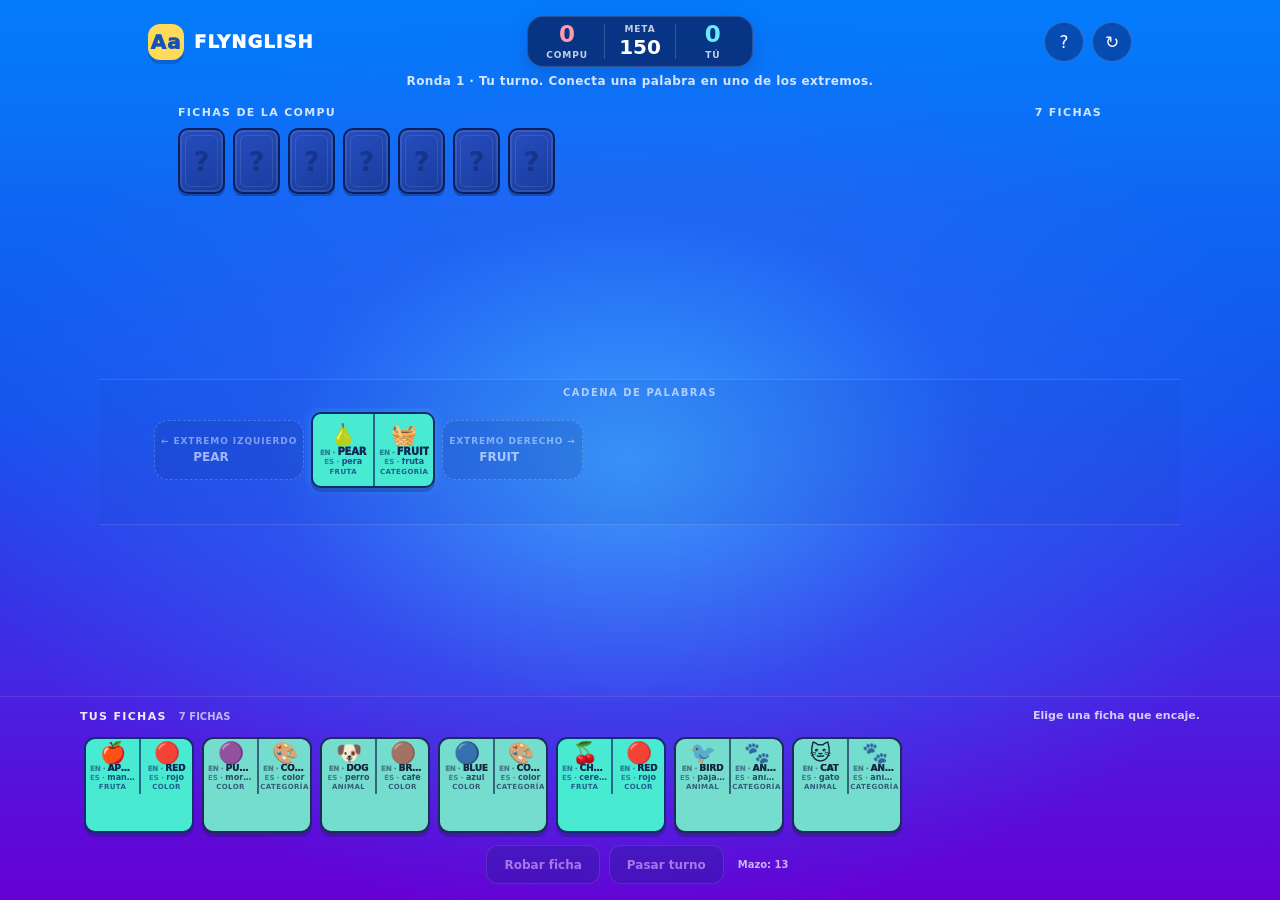
==== games/dominoes.html @ e94f2919 "Add files via upload" ====
<!DOCTYPE html>
<html lang="es">
<head>
  <meta charset="UTF-8">
  <meta name="viewport" content="width=device-width, initial-scale=1">
  <meta name="theme-color" content="#0875fa">
  <title>FLYNGLISH — Dominó bilingüe</title>
  <style>
    :root {
      color-scheme: dark;
      font-family: Inter, ui-rounded, "Trebuchet MS", system-ui, sans-serif;
      --ink: #102553;
      --teal: #48ead2;
      --teal-light: #91fff0;
      --navy: #102b70;
      --yellow: #ffda59;
    }

    * { box-sizing: border-box; }

    body {
      margin: 0;
      min-width: 320px;
      min-height: 100vh;
      color: white;
      background: #086cf3;
    }

    button { font: inherit; }
    button:focus-visible { outline: 3px solid #fff2a6; outline-offset: 3px; }

    .app {
      min-height: 100vh;
      min-height: 100dvh;
      overflow: hidden;
      position: relative;
      display: flex;
      flex-direction: column;
      background:
        radial-gradient(ellipse at 49% 51%, rgba(67, 171, 255, .85) 0%, rgba(47, 103, 246, .5) 38%, transparent 72%),
        linear-gradient(180deg, #0878f7 0%, #1455ed 45%, #6b00db 100%);
    }

    .top-glow {
      position: absolute;
      inset: 0 0 auto;
      height: 21%;
      pointer-events: none;
      background: linear-gradient(180deg, rgba(0, 125, 255, .58), transparent);
    }

    .game-header {
      position: relative;
      z-index: 1;
      width: min(1060px, 100%);
      margin: 0 auto;
      padding: 16px clamp(14px, 4vw, 38px) 7px;
      display: grid;
      grid-template-columns: 1fr auto 1fr;
      align-items: center;
      gap: 12px;
    }

    .brand {
      display: flex;
      align-items: center;
      gap: 10px;
      font-weight: 950;
      letter-spacing: .06em;
      font-size: 18px;
    }

    .brand-mark {
      width: 36px;
      height: 36px;
      display: grid;
      place-items: center;
      border-radius: 12px;
      color: #1552b8;
      background: var(--yellow);
      box-shadow: 0 4px 0 rgba(13, 33, 96, .24);
      font-size: 20px;
    }

    .scoreboard {
      display: flex;
      align-items: center;
      gap: 14px;
      padding: 6px 16px;
      border: 1px solid rgba(255,255,255,.15);
      border-radius: 16px;
      background: rgba(9, 34, 102, .78);
      box-shadow: 0 8px 22px rgba(8, 31, 103, .18);
      text-align: center;
    }

    .score-side { min-width: 46px; }
    .score-side strong { display: block; font-size: 23px; line-height: 1; }
    .score-side span { display: block; margin-top: 4px; font-size: 9px; font-weight: 850; letter-spacing: .1em; opacity: .77; }
    .score-side.bot strong { color: #ff9ba9; }
    .score-side.player strong { color: #6beaff; }
    .score-goal { border-left: 1px solid rgba(255,255,255,.18); border-right: 1px solid rgba(255,255,255,.18); padding: 0 14px; }
    .score-goal span { display: block; font-size: 9px; font-weight: 900; letter-spacing: .1em; opacity: .76; }
    .score-goal strong { display: block; margin-top: 1px; font-size: 20px; }

    .header-actions { display: flex; justify-content: flex-end; gap: 8px; }
    .icon-button {
      width: 40px; height: 40px; border: 1px solid rgba(255,255,255,.18);
      border-radius: 50%; background: rgba(8, 43, 125, .58); color: white;
      cursor: pointer; font-size: 17px; transition: transform .18s, background .18s;
    }
    .icon-button:hover { transform: translateY(-2px); background: rgba(8, 43, 125, .85); }

    .status-line {
      position: relative;
      z-index: 1;
      min-height: 25px;
      margin: 0 auto;
      padding: 0 14px;
      color: rgba(255,255,255,.82);
      text-align: center;
      font-size: 12px;
      font-weight: 750;
      letter-spacing: .035em;
    }
    .status-line .turn-dot { display: inline-block; width: 7px; height: 7px; margin-right: 7px; border-radius: 50%; background: #70ffe0; box-shadow: 0 0 11px #70ffe0; vertical-align: 1px; }

    .bot-area {
      position: relative;
      z-index: 1;
      width: min(1000px, 100%);
      margin: 0 auto;
      padding: 7px clamp(14px, 4vw, 38px) 12px;
    }
    .area-label {
      display: flex; justify-content: space-between; align-items: center;
      margin-bottom: 9px; color: rgba(255,255,255,.82);
      font-size: 11px; font-weight: 900; letter-spacing: .12em; text-transform: uppercase;
    }
    .hidden-hand { display: flex; gap: 8px; min-height: 68px; overflow: hidden; }
    .back-tile {
      position: relative; flex: 0 0 47px; height: 66px;
      display: grid; place-items: center; overflow: hidden;
      border: 2px solid #091f5b; border-radius: 10px;
      color: rgba(9, 31, 91, .44); font-size: 27px; font-weight: 900;
      background: linear-gradient(145deg, #284ec0, #173c9d);
      box-shadow: 0 3px 0 rgba(9, 21, 70, .35), inset 0 0 0 2px rgba(255,255,255,.09);
    }
    .back-tile::after { content: ""; position: absolute; inset: 5px; border: 1px solid rgba(255,255,255,.1); border-radius: 6px; }
    .back-more { align-self: center; margin-left: 3px; font-size: 12px; font-weight: 800; opacity: .75; }

    .board-zone {
      position: relative;
      z-index: 1;
      flex: 1 1 auto;
      min-height: 170px;
      display: flex;
      align-items: center;
      justify-content: center;
      padding: 16px 10px;
    }
    .board-shell {
      width: min(1080px, 100%);
      position: relative;
      padding: 28px 44px;
      border-top: 1px solid rgba(255,255,255,.12);
      border-bottom: 1px solid rgba(255,255,255,.12);
      background: rgba(20, 67, 196, .12);
    }
    .board-caption {
      position: absolute; top: 7px; left: 50%; transform: translateX(-50%);
      color: rgba(255,255,255,.62); font-size: 10px; font-weight: 900; letter-spacing: .15em; text-transform: uppercase;
      white-space: nowrap;
    }
    .board-row {
      min-height: 88px;
      display: flex; align-items: center; gap: 0;
      overflow-x: auto; overflow-y: hidden;
      scrollbar-width: thin; scrollbar-color: rgba(255,255,255,.32) transparent;
      padding: 4px 3px 8px;
      scroll-behavior: smooth;
    }
    .board-row::-webkit-scrollbar { height: 5px; }
    .board-row::-webkit-scrollbar-thumb { background: rgba(255,255,255,.3); border-radius: 9px; }
    .end-control {
      flex: 0 0 auto; min-width: 72px; height: 60px; margin: 0 7px;
      border: 1px dashed rgba(255,255,255,.34); border-radius: 14px;
      background: rgba(6, 39, 126, .25); color: white;
      cursor: pointer; opacity: .58; transition: .18s;
    }
    .end-control span { display: block; font-size: 9px; font-weight: 850; letter-spacing: .1em; text-transform: uppercase; opacity: .75; }
    .end-control strong { display: block; max-width: 100px; overflow: hidden; text-overflow: ellipsis; white-space: nowrap; font-size: 12px; margin-top: 4px; }
    .end-control.ready { opacity: 1; border: 2px solid var(--yellow); background: rgba(255,218,89,.16); box-shadow: 0 0 20px rgba(255,218,89,.25); animation: pulse 1.35s ease-in-out infinite alternate; }
    .end-control:disabled { cursor: default; }
    .end-control:not(:disabled):hover { transform: scale(1.05); background: rgba(255,218,89,.27); }

    @keyframes pulse { from { box-shadow: 0 0 8px rgba(255,218,89,.18); } to { box-shadow: 0 0 22px rgba(255,218,89,.43); } }
    .domino {
      flex: 0 0 auto;
      width: 124px; height: 76px;
      display: grid; grid-template-columns: 1fr 1fr;
      border: 2px solid #102b70; border-radius: 10px;
      overflow: hidden; color: var(--ink);
      background: var(--teal);
      box-shadow: 0 4px 0 rgba(11, 26, 81, .28), 0 0 12px rgba(104,255,235,.21);
      animation: tile-in .28s cubic-bezier(.2,.8,.3,1) both;
    }
    .domino-face {
      min-width: 0; display: flex; flex-direction: column; align-items: center; justify-content: center;
      padding: 3px 4px; text-align: center; overflow: hidden;
    }
    .domino-face + .domino-face { border-left: 2px solid rgba(16,43,112,.68); }
    .domino-face .word { width: 100%; overflow: hidden; text-overflow: ellipsis; white-space: nowrap; font-size: 10px; line-height: 1.1; font-weight: 1000; letter-spacing: -.015em; }
    .domino-face .word::before { content: "EN · "; color: rgba(16,43,112,.55); font-size: 7px; }
    .domino-face .translation { width: 100%; overflow: hidden; text-overflow: ellipsis; white-space: nowrap; color: rgba(16,43,112,.82); font-size: 8px; line-height: 1.05; font-weight: 850; }
    .domino-face .translation::before { content: "ES · "; color: rgba(16,43,112,.55); font-size: 7px; }
    .domino-face .emoji { font-size: 21px; line-height: 1.05; }
    .domino-face .category { margin-top: 2px; color: rgba(16,43,112,.72); font-size: 7px; line-height: 1; font-weight: 900; letter-spacing: .06em; }
    .domino-fresh { box-shadow: 0 0 0 3px rgba(255,218,89,.9), 0 0 18px rgba(255,218,89,.75); }
    @keyframes tile-in { from { opacity: 0; transform: scale(.78) translateY(5px); } to { opacity: 1; transform: scale(1) translateY(0); } }
    .chain-empty {
      width: min(340px, 80vw); min-height: 110px; margin: auto;
      display: grid; place-items: center; text-align: center;
      border: 1px dashed rgba(255,255,255,.28); border-radius: 18px;
      color: rgba(255,255,255,.82); background: rgba(15,54,149,.17); font-size: 13px;
    }

    .round-banner {
      position: absolute; z-index: 3; left: 50%; top: 50%; transform: translate(-50%,-50%);
      width: min(390px, calc(100vw - 36px)); padding: 20px;
      border: 1px solid rgba(255,255,255,.3); border-radius: 21px;
      background: rgba(11, 35, 102, .94); box-shadow: 0 20px 60px rgba(5,12,51,.45);
      text-align: center; backdrop-filter: blur(12px);
    }
    .round-banner h2 { margin: 0 0 7px; font-size: 21px; }
    .round-banner p { margin: 0 0 15px; color: rgba(255,255,255,.79); font-size: 13px; line-height: 1.5; }

    .player-area {
      position: relative;
      z-index: 1;
      padding: 12px clamp(12px, 3vw, 30px) max(16px, env(safe-area-inset-bottom));
      background: linear-gradient(180deg, rgba(87,0,193,.06), rgba(87,0,193,.28));
      border-top: 1px solid rgba(255,255,255,.13);
    }
    .player-area-inner { width: min(1120px, 100%); margin: 0 auto; }
    .player-heading { display: flex; justify-content: space-between; align-items: center; gap: 12px; margin-bottom: 9px; }
    .player-name { font-size: 11px; font-weight: 900; letter-spacing: .12em; text-transform: uppercase; color: rgba(255,255,255,.9); }
    .hand-count { margin-left: 7px; color: rgba(255,255,255,.65); font-size: 10px; letter-spacing: 0; }
    .turn-hint { min-height: 15px; color: rgba(255,255,255,.77); text-align: right; font-size: 11px; font-weight: 700; }
    .player-hand {
      display: flex; align-items: stretch; gap: 8px;
      min-height: 95px; overflow-x: auto; overflow-y: hidden;
      padding: 4px 4px 10px;
      scrollbar-width: thin; scrollbar-color: rgba(255,255,255,.34) transparent;
    }
    .hand-tile {
      flex: 0 0 110px; min-height: 96px;
      display: grid; grid-template-columns: 1fr 1fr;
      padding: 0; overflow: hidden;
      border: 2px solid #122d70; border-radius: 11px;
      color: var(--ink); background: var(--teal);
      box-shadow: 0 4px 0 rgba(11,26,81,.28);
      cursor: pointer; transition: transform .16s, box-shadow .16s, filter .16s;
    }
    .hand-tile:hover:not(:disabled) { transform: translateY(-5px); box-shadow: 0 8px 0 rgba(11,26,81,.23), 0 0 17px rgba(106,255,235,.35); }
    .hand-tile.selected { transform: translateY(-7px); border-color: var(--yellow); box-shadow: 0 0 0 2px var(--yellow), 0 8px 18px rgba(255,218,89,.3); }
    .hand-tile.unplayable { filter: saturate(.65); }
    .hand-tile:disabled { cursor: default; opacity: .8; }
    .hand-tile .domino-face .word { font-size: 9px; }
    .hand-tile .domino-face .emoji { font-size: 21px; }

    .controls {
      display: flex; justify-content: center; align-items: center; flex-wrap: wrap; gap: 9px;
      padding: 2px 0 0;
    }
    .action-button {
      min-height: 39px; padding: 0 17px;
      border: 1px solid rgba(255,255,255,.24); border-radius: 12px;
      color: white; background: rgba(13,41,117,.58);
      font-size: 12px; font-weight: 850; cursor: pointer; transition: .18s;
    }
    .action-button:hover:not(:disabled) { transform: translateY(-2px); background: rgba(13,41,117,.85); }
    .action-button.primary { border-color: #fff0a4; color: #272753; background: var(--yellow); box-shadow: 0 4px 0 rgba(114,70,8,.25); }
    .action-button.primary:hover:not(:disabled) { background: #ffe77f; }
    .action-button:disabled { opacity: .44; cursor: not-allowed; }
    .deck-count { padding: 0 5px; color: rgba(255,255,255,.68); font-size: 10px; font-weight: 800; }

    .overlay {
      position: fixed; z-index: 10; inset: 0;
      display: grid; place-items: center; padding: 20px;
      background: rgba(4, 16, 63, .57); backdrop-filter: blur(8px);
    }
    .start-card {
      width: min(490px, 100%); padding: clamp(23px, 5vw, 38px);
      border: 1px solid rgba(255,255,255,.25); border-radius: 27px;
      background: linear-gradient(155deg, rgba(23,79,190,.98), rgba(31,26,131,.98));
      box-shadow: 0 26px 85px rgba(4,11,53,.52);
      text-align: center;
    }
    .start-symbol {
      width: 66px; height: 66px; margin: 0 auto 15px; display: grid; place-items: center;
      border-radius: 20px; color: #15428e; background: var(--teal); font-size: 32px;
      box-shadow: 0 7px 0 rgba(5,20,77,.22); transform: rotate(-4deg);
    }
    .start-card h1 { margin: 0; font-size: clamp(28px, 7vw, 41px); line-height: 1.03; letter-spacing: -.045em; }
    .start-card h1 span { color: var(--teal-light); }
    .start-card > p { max-width: 380px; margin: 13px auto 22px; color: rgba(255,255,255,.8); font-size: 13px; line-height: 1.55; }
    .difficulty-label { margin-bottom: 9px; color: rgba(255,255,255,.74); font-size: 10px; font-weight: 900; letter-spacing: .13em; text-transform: uppercase; }
    .difficulty-options { display: grid; grid-template-columns: repeat(3, 1fr); gap: 8px; }
    .difficulty-option {
      min-height: 74px; padding: 10px 5px;
      border: 1px solid rgba(255,255,255,.2); border-radius: 14px;
      color: white; background: rgba(9,32,106,.32); cursor: pointer; transition: .16s;
    }
    .difficulty-option strong { display: block; font-size: 13px; }
    .difficulty-option span { display: block; margin-top: 4px; color: rgba(255,255,255,.68); font-size: 9px; line-height: 1.2; }
    .difficulty-option.active { border-color: var(--yellow); color: #fff8d7; background: rgba(255,218,89,.16); box-shadow: 0 0 0 1px var(--yellow); }
    .start-button { width: 100%; margin-top: 18px; min-height: 47px; font-size: 14px; }
    .rule-note { margin-top: 15px; color: rgba(255,255,255,.59); font-size: 10px; line-height: 1.5; }

    .help-dialog {
      width: min(430px, 100%); padding: 24px;
      border: 1px solid rgba(255,255,255,.26); border-radius: 22px;
      background: #142f78; box-shadow: 0 25px 80px rgba(4,12,53,.5);
    }
    .help-dialog h2 { margin: 0 0 10px; }
    .help-dialog p, .help-dialog li { color: rgba(255,255,255,.81); font-size: 13px; line-height: 1.55; }
    .help-dialog ul { padding-left: 19px; margin: 10px 0 18px; }
    .hidden { display: none !important; }

    @media (max-width: 620px) {
      .game-header { padding-top: 11px; grid-template-columns: 1fr auto; gap: 8px; }
      .brand { font-size: 15px; gap: 7px; }
      .brand-mark { width: 31px; height: 31px; font-size: 17px; border-radius: 10px; }
      .scoreboard { grid-column: 1 / 2; grid-row: 2; justify-self: start; gap: 8px; padding: 5px 9px; border-radius: 12px; }
      .score-side { min-width: 34px; }
      .score-side strong { font-size: 18px; }
      .score-side span, .score-goal span { font-size: 7px; }
      .score-goal { padding: 0 9px; }
      .score-goal strong { font-size: 17px; }
      .header-actions { grid-column: 2; grid-row: 1 / 3; }
      .icon-button { width: 36px; height: 36px; }
      .status-line { min-height: 21px; font-size: 10px; }
      .bot-area { padding-top: 5px; padding-bottom: 6px; }
      .area-label { font-size: 9px; margin-bottom: 7px; }
      .hidden-hand { min-height: 55px; gap: 6px; }
      .back-tile { flex-basis: 35px; height: 52px; border-radius: 8px; font-size: 20px; }
      .board-zone { min-height: 150px; padding: 8px 0; }
      .board-shell { padding: 25px 6px 17px; }
      .board-row { min-height: 91px; }
      .domino { width: 104px; height: 68px; border-radius: 9px; }
      .domino-face .word { font-size: 8px; }
      .domino-face .translation { font-size: 7px; }
      .domino-face .emoji { font-size: 18px; }
      .domino-face .category { font-size: 6px; }
      .end-control { min-width: 60px; height: 52px; margin: 0 4px; }
      .end-control strong { font-size: 10px; }
      .player-area { padding: 9px 10px max(12px, env(safe-area-inset-bottom)); }
      .player-heading { margin-bottom: 6px; }
      .player-name { font-size: 9px; }
      .turn-hint { font-size: 9px; }
      .player-hand { min-height: 82px; gap: 6px; padding-bottom: 8px; }
      .hand-tile { flex-basis: 93px; min-height: 82px; border-radius: 9px; }
      .hand-tile .domino-face .word { font-size: 8px; }
      .hand-tile .domino-face .translation { font-size: 7px; }
      .hand-tile .domino-face .emoji { font-size: 18px; }
      .hand-tile .domino-face .category { font-size: 6px; }
      .action-button { min-height: 35px; padding: 0 12px; font-size: 10px; border-radius: 10px; }
      .deck-count { font-size: 9px; }
    }

    @media (max-height: 700px) and (min-width: 621px) {
      .game-header { padding-top: 8px; }
      .bot-area { padding-top: 2px; padding-bottom: 4px; }
      .back-tile { height: 52px; }
      .hidden-hand { min-height: 55px; }
      .board-zone { min-height: 130px; }
      .player-area { padding-top: 8px; }
      .hand-tile { min-height: 82px; }
      .player-hand { min-height: 80px; }
    }
  </style>
</head>
<body>
  <main class="app">
    <div class="top-glow"></div>
    <header class="game-header">
      <div class="brand"><span class="brand-mark">Aa</span><span>FLYNGLISH</span></div>
      <div class="scoreboard" aria-label="Puntuación">
        <div class="score-side bot"><strong id="bot-score">0</strong><span>COMPU</span></div>
        <div class="score-goal"><span>META</span><strong>150</strong></div>
        <div class="score-side player"><strong id="player-score">0</strong><span>TÚ</span></div>
      </div>
      <div class="header-actions">
        <button class="icon-button" id="help-button" type="button" aria-label="Cómo jugar" title="Cómo jugar">?</button>
        <button class="icon-button" id="restart-button" type="button" aria-label="Reiniciar partida" title="Reiniciar partida">↻</button>
      </div>
    </header>
    <div class="status-line" id="status-line" aria-live="polite">Preparando partida…</div>

    <section class="bot-area" aria-label="Fichas ocultas de la computadora">
      <div class="area-label"><span>FICHAS DE LA COMPU</span><span id="bot-hand-count">0 fichas</span></div>
      <div class="hidden-hand" id="bot-hand"></div>
    </section>

    <section class="board-zone" aria-label="Tablero de dominó">
      <div class="board-shell">
        <div class="board-caption">Cadena de palabras</div>
        <div class="board-row" id="board-row" aria-live="polite"></div>
      </div>
      <div class="round-banner hidden" id="round-banner" role="status"></div>
    </section>

    <section class="player-area" aria-label="Tus fichas de dominó">
      <div class="player-area-inner">
        <div class="player-heading">
          <div class="player-name">TUS FICHAS <span class="hand-count" id="player-hand-count">0 fichas</span></div>
          <div class="turn-hint" id="turn-hint">Elige una ficha para jugar.</div>
        </div>
        <div class="player-hand" id="player-hand"></div>
        <div class="controls">
          <button class="action-button" id="draw-button" type="button">Robar ficha</button>
          <button class="action-button" id="pass-button" type="button">Pasar turno</button>
          <span class="deck-count" id="deck-count">Mazo: 0</span>
        </div>
      </div>
    </section>

    <div class="overlay" id="start-overlay">
      <section class="start-card" aria-labelledby="start-title">
        <div class="start-symbol">Aa</div>
        <h1 id="start-title">Dominó <span>bilingüe</span></h1>
        <p>Conecta palabras en inglés y español. Juega contra la computadora y alcanza primero los 150 puntos.</p>
        <div class="difficulty-label">Nivel seleccionado en FLYNGLISH</div>
        <div class="difficulty-options" role="group" aria-label="Difficulty">
          <button class="difficulty-option active" type="button" data-level="zero"><strong>Desde cero</strong><span>Palabras cotidianas</span></button>
          <button class="difficulty-option" type="button" data-level="basic"><strong>Básico</strong><span>Frases y objetos</span></button>
          <button class="difficulty-option" type="button" data-level="intermediate"><strong>Intermedio</strong><span>Sinónimos e ideas</span></button>
          <button class="difficulty-option" type="button" data-level="professional"><strong>Profesional</strong><span>Vocabulario laboral</span></button>
        </div>
        <button class="action-button primary start-button" id="start-button" type="button">Empezar partida</button>
        <div class="rule-note">Las conexiones exactas dan 10 puntos; las relacionadas, 5. Ganar una ronda suma 20 puntos extra.</div>
      </section>
    </div>

    <div class="overlay hidden" id="help-overlay" role="dialog" aria-modal="true" aria-labelledby="help-title">
      <section class="help-dialog">
        <h2 id="help-title">Cómo jugar</h2>
        <p>Coloca una ficha en cualquiera de los extremos de la cadena.</p>
        <ul>
          <li>Conecta palabras con la misma traducción o una relación válida.</li>
          <li>Elige una ficha de tu mano y toca un extremo iluminado del tablero.</li>
          <li>Si no puedes jugar, roba una ficha. Si sigue sin encajar, puedes pasar.</li>
          <li>Las conexiones exactas dan 10 puntos y las relacionadas, 5. Ganar la ronda da 20 puntos extra.</li>
          <li>Gana quien llegue primero a 150 puntos. Si se acaba el mazo y nadie puede jugar, termina la ronda.</li>
        </ul>
        <button class="action-button primary" id="close-help" type="button">Entendido</button>
      </section>
    </div>
  </main>

  <script>
    "use strict";

    const GOAL = 150;
    const ROUND_BONUS = 20;
    const vocab = {
      APPLE: ["🍎", "FRUIT"], BANANA: ["🍌", "FRUIT"], ORANGE: ["🍊", "FRUIT"],
      PEAR: ["🍐", "FRUIT"], GRAPES: ["🍇", "FRUIT"], CHERRY: ["🍒", "FRUIT"],
      CAT: ["🐱", "ANIMAL"], DOG: ["🐶", "ANIMAL"], LION: ["🦁", "ANIMAL"],
      BIRD: ["🐦", "ANIMAL"], FISH: ["🐟", "ANIMAL"], RABBIT: ["🐰", "ANIMAL"],
      RED: ["🔴", "COLOR"], BLUE: ["🔵", "COLOR"], GREEN: ["🟢", "COLOR"],
      YELLOW: ["🟡", "COLOR"], PURPLE: ["🟣", "COLOR"], BLACK: ["⚫", "COLOR"],
      GRASS: ["🌱", "NATURE"], SKY: ["🌤️", "NATURE"], SUN: ["☀️", "NATURE"],
      RUN: ["🏃", "VERB"], EAT: ["🍽️", "VERB"], READ: ["📖", "VERB"],
      WRITE: ["✍️", "VERB"], SLEEP: ["😴", "VERB"], BOOK: ["📚", "OBJECT"],
      PEN: ["🖊️", "OBJECT"], CHAIR: ["🪑", "OBJECT"], TABLE: ["🪵", "OBJECT"],
      PHONE: ["📱", "OBJECT"], HELLO: ["👋", "GREETING"], "GOOD MORNING": ["🌅", "GREETING"],
      "THANK YOU": ["🙏", "GREETING"], GOODBYE: ["👋", "GREETING"],
      HAPPY: ["😄", "ADJECTIVE"], TALL: ["🦒", "ADJECTIVE"], QUICK: ["⚡", "ADJECTIVE"],
      KIND: ["💛", "ADJECTIVE"], FAST: ["🏎️", "ADJECTIVE"], BIG: ["🐘", "ADJECTIVE"],
      LARGE: ["🏠", "SYNONYM"], SMALL: ["🐭", "ADJECTIVE"], TINY: ["🔹", "SYNONYM"],
      JOYFUL: ["🎉", "SYNONYM"], BRAVE: ["🛡️", "ADJECTIVE"], COURAGEOUS: ["🦸", "SYNONYM"],
      BEGIN: ["🌱", "VERB"], START: ["🚦", "SYNONYM"], END: ["🏁", "VERB"],
      FINISH: ["✅", "SYNONYM"], ANCIENT: ["🏛️", "ADJECTIVE"], OLD: ["🕰️", "SYNONYM"],
      RAPID: ["💨", "ADJECTIVE"], HOT: ["🔥", "ADJECTIVE"], COLD: ["🧊", "ANTONYM"],
      EXPAND: ["↗️", "VERB"], CONTRACT: ["↘️", "ANTONYM"], GENEROUS: ["🎁", "ADJECTIVE"],
      SELFISH: ["🙋", "ANTONYM"], ABUNDANT: ["🌾", "ADJECTIVE"], PLENTIFUL: ["🍇", "SYNONYM"],
      FRAGILE: ["🫧", "ADJECTIVE"], DELICATE: ["🪶", "SYNONYM"], EVIDENCE: ["🔍", "CONCEPT"],
      PROOF: ["✔️", "SYNONYM"], INCREASE: ["📈", "VERB"], DECREASE: ["📉", "ANTONYM"],
      PEACE: ["🕊️", "CONCEPT"], CONFLICT: ["⚔️", "ANTONYM"], HONEST: ["💬", "ADJECTIVE"],
      TRUTHFUL: ["🧭", "SYNONYM"], CREATE: ["🧩", "VERB"], DESTROY: ["💥", "ANTONYM"]
    };

    const tileSets = {
      easy: [
        ["APPLE","FRUIT"], ["BANANA","FRUIT"], ["ORANGE","FRUIT"], ["PEAR","FRUIT"],
        ["GRAPES","FRUIT"], ["CHERRY","FRUIT"], ["CAT","ANIMAL"], ["DOG","ANIMAL"],
        ["LION","ANIMAL"], ["BIRD","ANIMAL"], ["FISH","ANIMAL"], ["RABBIT","ANIMAL"],
        ["RED","COLOR"], ["BLUE","COLOR"], ["GREEN","COLOR"], ["YELLOW","COLOR"],
        ["PURPLE","COLOR"], ["BLACK","COLOR"], ["GRASS","GREEN"], ["SKY","BLUE"],
        ["SUN","YELLOW"], ["APPLE","RED"], ["BANANA","YELLOW"], ["CAT","BLACK"],
        ["FISH","BLUE"], ["CHERRY","RED"], ["RABBIT","WHITE"], ["DOG","BROWN"]
      ],
      medium: [
        ["RUN","VERB"], ["EAT","VERB"], ["READ","VERB"], ["WRITE","VERB"],
        ["SLEEP","VERB"], ["BOOK","OBJECT"], ["PEN","OBJECT"], ["CHAIR","OBJECT"],
        ["TABLE","OBJECT"], ["PHONE","OBJECT"], ["HELLO","GREETING"],
        ["GOOD MORNING","GREETING"], ["THANK YOU","GREETING"], ["GOODBYE","GREETING"],
        ["HAPPY","ADJECTIVE"], ["TALL","ADJECTIVE"], ["QUICK","ADJECTIVE"],
        ["KIND","ADJECTIVE"], ["FAST","QUICK"], ["RUN","FAST"], ["READ","BOOK"],
        ["WRITE","PEN"], ["SLEEP","BED"], ["HELLO","GOOD MORNING"],
        ["THANK YOU","KIND"], ["HAPPY","JOYFUL"], ["CHAIR","TABLE"],
        ["PHONE","CALL"], ["GOODBYE","SEE YOU"], ["EAT","APPLE"]
      ],
      hard: [
        ["BIG","LARGE"], ["SMALL","TINY"], ["HAPPY","JOYFUL"], ["BRAVE","COURAGEOUS"],
        ["BEGIN","START"], ["END","FINISH"], ["ANCIENT","OLD"], ["RAPID","FAST"],
        ["HOT","COLD"], ["EXPAND","CONTRACT"], ["GENEROUS","SELFISH"],
        ["ABUNDANT","PLENTIFUL"], ["FRAGILE","DELICATE"], ["EVIDENCE","PROOF"],
        ["INCREASE","DECREASE"], ["PEACE","CONFLICT"], ["HONEST","TRUTHFUL"],
        ["CREATE","DESTROY"], ["LARGE","EXPAND"], ["TINY","FRAGILE"],
        ["JOYFUL","PEACE"], ["COURAGEOUS","HONEST"], ["START","CREATE"],
        ["FINISH","PROOF"], ["OLD","ANCIENT"], ["FAST","RAPID"],
        ["COLD","FRAGILE"], ["GENEROUS","ABUNDANT"], ["DECREASE","SMALL"],
        ["TRUTHFUL","EVIDENCE"], ["CONFLICT","DESTROY"], ["HOT","RAPID"]
      ]
    };

    tileSets.zero = tileSets.easy;
    tileSets.basic = tileSets.medium;
    tileSets.intermediate = tileSets.hard;
    tileSets.professional = [
      ["MEETING","AGENDA"], ["CLIENT","CUSTOMER"], ["DEADLINE","DUE DATE"],
      ["PROJECT","PLAN"], ["LEADERSHIP","MANAGEMENT"], ["NEGOTIATE","DISCUSS"],
      ["REVENUE","INCOME"], ["GROWTH","EXPANSION"], ["PROPOSAL","SUGGESTION"],
      ["CHALLENGE","OBSTACLE"], ["SOLUTION","ANSWER"], ["PRIORITY","IMPORTANCE"],
      ["STRATEGY","APPROACH"], ["ACHIEVE","ACCOMPLISH"], ["OUTCOME","RESULT"],
      ["PROGRESS","DEVELOPMENT"], ["CLIENT","MEETING"], ["PROJECT","DEADLINE"],
      ["PROPOSAL","SOLUTION"], ["STRATEGY","GROWTH"], ["AGENDA","DISCUSS"],
      ["LEADERSHIP","ACHIEVE"], ["REVENUE","GROWTH"], ["CHALLENGE","SOLUTION"],
      ["PRIORITY","DEADLINE"], ["OUTCOME","PROGRESS"], ["MANAGEMENT","PROJECT"],
      ["CUSTOMER","PROPOSAL"], ["NEGOTIATE","AGREEMENT"], ["EXPANSION","OPPORTUNITY"]
    ];
    delete tileSets.easy;
    delete tileSets.medium;
    delete tileSets.hard;

    // Add metadata for words used in tile pairs but not shown in the main vocabulary table.
    Object.assign(vocab, {
      WHITE: ["⚪", "COLOR"], BROWN: ["🟤", "COLOR"], BED: ["🛏️", "OBJECT"],
      CALL: ["📞", "VERB"], "SEE YOU": ["🤝", "GREETING"],
      FRUIT: ["🧺", "CATEGORY"], ANIMAL: ["🐾", "CATEGORY"],
      COLOR: ["🎨", "CATEGORY"], NATURE: ["🌿", "CATEGORY"],
      VERB: ["⚡", "WORD TYPE"], OBJECT: ["📦", "WORD TYPE"],
      GREETING: ["💬", "WORD TYPE"], ADJECTIVE: ["✨", "WORD TYPE"],
      SYNONYM: ["🔁", "RELATION"], ANTONYM: ["↔️", "RELATION"],
      CONCEPT: ["💡", "WORD TYPE"],
      MEETING: ["🗓️", "BUSINESS"], AGENDA: ["📋", "BUSINESS"], CLIENT: ["🤝", "BUSINESS"],
      CUSTOMER: ["🛍️", "BUSINESS"], DEADLINE: ["⏰", "BUSINESS"], "DUE DATE": ["📅", "BUSINESS"],
      PROJECT: ["🧩", "BUSINESS"], PLAN: ["📝", "BUSINESS"], LEADERSHIP: ["🧭", "BUSINESS"],
      MANAGEMENT: ["👥", "BUSINESS"], NEGOTIATE: ["🗣️", "BUSINESS"], DISCUSS: ["💬", "BUSINESS"],
      REVENUE: ["💵", "BUSINESS"], INCOME: ["💰", "BUSINESS"], GROWTH: ["📈", "BUSINESS"],
      EXPANSION: ["🌐", "BUSINESS"], PROPOSAL: ["📄", "BUSINESS"], SUGGESTION: ["💡", "BUSINESS"],
      CHALLENGE: ["🧗", "BUSINESS"], OBSTACLE: ["🚧", "BUSINESS"], SOLUTION: ["✅", "BUSINESS"],
      ANSWER: ["🗨️", "BUSINESS"], PRIORITY: ["⭐", "BUSINESS"], IMPORTANCE: ["🎯", "BUSINESS"],
      STRATEGY: ["♟️", "BUSINESS"], APPROACH: ["🛠️", "BUSINESS"], ACHIEVE: ["🏆", "BUSINESS"],
      ACCOMPLISH: ["✅", "BUSINESS"], OUTCOME: ["📊", "BUSINESS"], RESULT: ["📌", "BUSINESS"],
      PROGRESS: ["🚀", "BUSINESS"], DEVELOPMENT: ["🌱", "BUSINESS"], AGREEMENT: ["🤝", "BUSINESS"],
      OPPORTUNITY: ["🚪", "BUSINESS"], BUSINESS: ["💼", "WORD TYPE"]
    });

    const translations = {
      APPLE:"manzana", BANANA:"plátano", ORANGE:"naranja", PEAR:"pera", GRAPES:"uvas", CHERRY:"cereza",
      CAT:"gato", DOG:"perro", LION:"león", BIRD:"pájaro", FISH:"pez", RABBIT:"conejo",
      RED:"rojo", BLUE:"azul", GREEN:"verde", YELLOW:"amarillo", PURPLE:"morado", BLACK:"negro",
      WHITE:"blanco", BROWN:"café", GRASS:"césped", SKY:"cielo", SUN:"sol", RUN:"correr", EAT:"comer",
      READ:"leer", WRITE:"escribir", SLEEP:"dormir", BOOK:"libro", PEN:"pluma", CHAIR:"silla",
      TABLE:"mesa", PHONE:"teléfono", HELLO:"hola", "GOOD MORNING":"buenos días", "THANK YOU":"gracias",
      GOODBYE:"adiós", HAPPY:"feliz", TALL:"alto", QUICK:"rápido", KIND:"amable", FAST:"veloz",
      BED:"cama", CALL:"llamar", "SEE YOU":"hasta luego", BIG:"grande", LARGE:"grande", SMALL:"pequeño",
      TINY:"diminuto", JOYFUL:"alegre", BRAVE:"valiente", COURAGEOUS:"valeroso", BEGIN:"comenzar",
      START:"iniciar", END:"terminar", FINISH:"finalizar", ANCIENT:"antiguo", OLD:"viejo", RAPID:"veloz",
      HOT:"caliente", COLD:"frío", EXPAND:"expandir", CONTRACT:"reducir", GENEROUS:"generoso",
      SELFISH:"egoísta", ABUNDANT:"abundante", PLENTIFUL:"copioso", FRAGILE:"frágil", DELICATE:"delicado",
      EVIDENCE:"evidencia", PROOF:"prueba", INCREASE:"aumentar", DECREASE:"disminuir", PEACE:"paz",
      CONFLICT:"conflicto", HONEST:"honesto", TRUTHFUL:"veraz", CREATE:"crear", DESTROY:"destruir",
      FRUIT:"fruta", ANIMAL:"animal", COLOR:"color", NATURE:"naturaleza", VERB:"verbo", OBJECT:"objeto",
      GREETING:"saludo", ADJECTIVE:"adjetivo", SYNONYM:"sinónimo", ANTONYM:"antónimo", CONCEPT:"concepto",
      "WORD TYPE":"tipo de palabra", RELATION:"relación", CATEGORY:"categoría", WHITE:"blanco", BROWN:"café",
      BUSINESS:"negocios", MEETING:"reunión", AGENDA:"agenda", CLIENT:"cliente", CUSTOMER:"consumidor",
      DEADLINE:"fecha límite", "DUE DATE":"fecha de entrega", PROJECT:"proyecto", PLAN:"plan",
      LEADERSHIP:"liderazgo", MANAGEMENT:"gestión", NEGOTIATE:"negociar", DISCUSS:"conversar",
      REVENUE:"ingresos", INCOME:"ingresos", GROWTH:"crecimiento", EXPANSION:"expansión", PROPOSAL:"propuesta",
      SUGGESTION:"sugerencia", CHALLENGE:"desafío", OBSTACLE:"obstáculo", SOLUTION:"solución", ANSWER:"respuesta",
      PRIORITY:"prioridad", IMPORTANCE:"importancia", STRATEGY:"estrategia", APPROACH:"enfoque", ACHIEVE:"lograr",
      ACCOMPLISH:"cumplir", OUTCOME:"resultado", RESULT:"resultado", PROGRESS:"avance", DEVELOPMENT:"desarrollo",
      AGREEMENT:"acuerdo", OPPORTUNITY:"oportunidad"
    };
    const categoryES={FRUIT:"FRUTA",ANIMAL:"ANIMAL",COLOR:"COLOR",NATURE:"NATURALEZA",VERB:"VERBO",OBJECT:"OBJETO",GREETING:"SALUDO",ADJECTIVE:"ADJETIVO",SYNONYM:"SINÓNIMO",ANTONYM:"ANTÓNIMO",CONCEPT:"CONCEPTO","WORD TYPE":"TIPO",RELATION:"RELACIÓN",CATEGORY:"CATEGORÍA",BUSINESS:"NEGOCIOS"};

    const ui = {
      startOverlay: document.getElementById("start-overlay"),
      helpOverlay: document.getElementById("help-overlay"),
      botScore: document.getElementById("bot-score"),
      playerScore: document.getElementById("player-score"),
      botHand: document.getElementById("bot-hand"),
      botHandCount: document.getElementById("bot-hand-count"),
      playerHand: document.getElementById("player-hand"),
      playerHandCount: document.getElementById("player-hand-count"),
      board: document.getElementById("board-row"),
      status: document.getElementById("status-line"),
      hint: document.getElementById("turn-hint"),
      deckCount: document.getElementById("deck-count"),
      drawButton: document.getElementById("draw-button"),
      passButton: document.getElementById("pass-button"),
      banner: document.getElementById("round-banner")
    };

    const levelFromParent = new URLSearchParams(location.search).get("level");
    let selectedLevel = ["zero","basic","intermediate","professional"].includes(levelFromParent) ? levelFromParent : "zero";
    let state = null;
    let botTimer = null;
    let gameToken = 0;

    function makeTile(a, b, index) {
      return { id: `${Date.now()}-${index}-${Math.random().toString(36).slice(2,7)}`, a, b };
    }

    function shuffle(items) {
      const copy = [...items];
      for (let i = copy.length - 1; i > 0; i--) {
        const j = Math.floor(Math.random() * (i + 1));
        [copy[i], copy[j]] = [copy[j], copy[i]];
      }
      return copy;
    }

    function newDeck() {
      return shuffle(tileSets[state.level].map(([a, b], i) => makeTile(a, b, i)));
    }

    function startGame(keepScores = false) {
      clearTimeout(botTimer);
      gameToken++;
      const oldPlayer = keepScores && state ? state.playerScore : 0;
      const oldBot = keepScores && state ? state.botScore : 0;
      state = {
        level: selectedLevel, playerScore: oldPlayer, botScore: oldBot,
        round: keepScores && state ? state.round + 1 : 1,
        deck: [], playerHand: [], botHand: [], chain: [],
        turn: "player", selectedTileId: null, passes: 0,
        roundOver: false, matchWinner: null, lastPlayedId: null
      };
      state.deck = newDeck();
      for (let i = 0; i < 7; i++) {
        state.playerHand.push(state.deck.pop());
        state.botHand.push(state.deck.pop());
      }
      const opening = state.deck.pop();
      if (opening) {
        state.chain.push({ left: opening.a, right: opening.b, id: opening.id });
      }
      ui.startOverlay.classList.add("hidden");
      ui.banner.classList.add("hidden");
      render();
      setStatus(`Ronda ${state.round} · Tu turno. Conecta una palabra en uno de los extremos.`);
    }

    function pairKey(a, b) { return [a.toUpperCase(), b.toUpperCase()].sort().join("::"); }

    function semanticMatch(a, b) {
      if (a.toUpperCase() === b.toUpperCase()) return "exact";
      const pairs = tileSets[state.level];
      return pairs.some(([x, y]) => pairKey(x, y) === pairKey(a, b)) ? "semantic" : null;
    }

    function validOrientations(tile, end) {
      const endpoint = end === "left" ? state.chain[0]?.left : state.chain[state.chain.length - 1]?.right;
      if (!endpoint) return [];
      const options = [];
      const first = semanticMatch(tile.a, endpoint);
      const second = semanticMatch(tile.b, endpoint);
      if (first) options.push({ matchedIndex: 0, type: first });
      if (second) options.push({ matchedIndex: 1, type: second });
      options.sort((x, y) => (x.type === "exact" ? 0 : 1) - (y.type === "exact" ? 0 : 1));
      return options;
    }

    function tileIsPlayable(tile) {
      return validOrientations(tile, "left").length > 0 || validOrientations(tile, "right").length > 0;
    }

    function findPlays(hand) {
      const plays = [];
      for (const tile of hand) {
        for (const end of ["left", "right"]) {
          const options = validOrientations(tile, end);
          if (options.length) plays.push({ tile, end, ...options[0] });
        }
      }
      return plays;
    }

    function faceHTML(word) {
      const [emoji, category] = vocab[word] || ["🔤", "WORD"];
      const spanish = translations[word] || "palabra";
      return `<div class="domino-face"><span class="emoji">${emoji}</span><span class="word" lang="en">${word}</span><span class="translation" lang="es">${spanish}</span><span class="category">${categoryES[category] || category}</span></div>`;
    }

    function dominoHTML(left, right, fresh = false) {
      return `<div class="domino${fresh ? " domino-fresh" : ""}" aria-label="${left} conectado con ${right}">${faceHTML(left)}${faceHTML(right)}</div>`;
    }

    function render() {
      if (!state) return;
      ui.botScore.textContent = state.botScore;
      ui.playerScore.textContent = state.playerScore;
      ui.botHandCount.textContent = `${state.botHand.length} ${state.botHand.length === 1 ? "ficha" : "fichas"}`;
      ui.playerHandCount.textContent = `${state.playerHand.length} ${state.playerHand.length === 1 ? "ficha" : "fichas"}`;
      ui.deckCount.textContent = `Mazo: ${state.deck.length}`;
      ui.botHand.innerHTML = state.botHand.map(() => `<div class="back-tile" aria-hidden="true">?</div>`).join("") || `<span class="back-more">Sin fichas</span>`;

      const legal = state.turn === "player" && !state.roundOver ? findPlays(state.playerHand) : [];
      const selected = state.playerHand.find(t => t.id === state.selectedTileId);
      const leftReady = selected && validOrientations(selected, "left").length > 0 && state.turn === "player" && !state.roundOver;
      const rightReady = selected && validOrientations(selected, "right").length > 0 && state.turn === "player" && !state.roundOver;

      if (state.chain.length) {
        const first = state.chain[0].left;
        const last = state.chain[state.chain.length - 1].right;
        ui.board.innerHTML =
          `<button class="end-control${leftReady ? " ready" : ""}" data-end="left" ${leftReady ? "" : "disabled"} aria-label="Conectar con el extremo izquierdo, ${first}"><span>← Extremo izquierdo</span><strong>${first}</strong></button>` +
          state.chain.map(piece => dominoHTML(piece.left, piece.right, piece.id === state.lastPlayedId)).join("") +
          `<button class="end-control${rightReady ? " ready" : ""}" data-end="right" ${rightReady ? "" : "disabled"} aria-label="Conectar con el extremo derecho, ${last}"><span>Extremo derecho →</span><strong>${last}</strong></button>`;
        ui.board.querySelectorAll(".end-control:not(:disabled)").forEach(btn => btn.addEventListener("click", () => playSelected(btn.dataset.end)));
      } else {
        ui.board.innerHTML = `<div class="chain-empty">El tablero está vacío.<br>Roba una ficha para iniciar la cadena.</div>`;
      }

      ui.playerHand.innerHTML = state.playerHand.map(tile => {
        const playable = tileIsPlayable(tile);
        const chosen = state.selectedTileId === tile.id;
        const disabled = state.turn !== "player" || state.roundOver;
        return `<button type="button" class="hand-tile${chosen ? " selected" : ""}${!playable ? " unplayable" : ""}" data-tile="${tile.id}" ${disabled ? "disabled" : ""} aria-pressed="${chosen}">${faceHTML(tile.a)}${faceHTML(tile.b)}</button>`;
      }).join("") || `<span class="back-more">No tienes fichas</span>`;
      ui.playerHand.querySelectorAll(".hand-tile").forEach(btn => btn.addEventListener("click", () => selectTile(btn.dataset.tile)));

      const playerCanPlay = legal.length > 0;
      const playerTurn = state.turn === "player" && !state.roundOver;
      ui.drawButton.disabled = !playerTurn || playerCanPlay || state.deck.length === 0;
      ui.passButton.disabled = !playerTurn || playerCanPlay;
      if (!playerTurn) {
        ui.hint.textContent = state.matchWinner ? "Partida terminada" : state.roundOver ? "Ronda terminada" : "La compu está pensando…";
      } else if (playerCanPlay) {
        ui.hint.textContent = selected ? "Elige un extremo iluminado." : "Elige una ficha que encaje.";
      } else if (state.deck.length > 0) {
        ui.hint.textContent = "No hay coincidencia. Roba una ficha o pasa.";
      } else {
        ui.hint.textContent = "No hay coincidencia y el mazo está vacío. Pasa.";
      }
    }

    function setStatus(message) { ui.status.textContent = message; }

    function selectTile(id) {
      if (!state || state.turn !== "player" || state.roundOver) return;
      const tile = state.playerHand.find(item => item.id === id);
      if (!tile || !tileIsPlayable(tile)) {
        setStatus("Esa ficha no encaja. Elige una que coincida con alguno de los extremos.");
        return;
      }
      state.selectedTileId = state.selectedTileId === id ? null : id;
      render();
      if (state.selectedTileId) setStatus("Elige el extremo iluminado del tablero.");
      else setStatus("Selección de ficha cancelada.");
    }

    function playSelected(end) {
      if (!state || state.turn !== "player" || state.roundOver || !state.selectedTileId) return;
      const tile = state.playerHand.find(item => item.id === state.selectedTileId);
      if (!tile) return;
      const orientation = validOrientations(tile, end)[0];
      if (!orientation) return;
      placeTile("player", tile, end, orientation);
    }

    function placeTile(who, tile, end, orientation) {
      const hand = who === "player" ? state.playerHand : state.botHand;
      const index = hand.findIndex(item => item.id === tile.id);
      if (index < 0) return;
      const matchingWord = orientation.matchedIndex === 0 ? tile.a : tile.b;
      const otherWord = orientation.matchedIndex === 0 ? tile.b : tile.a;
      const points = orientation.type === "exact" ? 10 : 5;
      if (end === "left") {
        state.chain.unshift({ left: otherWord, right: matchingWord, id: tile.id });
      } else {
        state.chain.push({ left: matchingWord, right: otherWord, id: tile.id });
      }
      hand.splice(index, 1);
      state.lastPlayedId = tile.id;
      state.selectedTileId = null;
      state.passes = 0;
      if (who === "player") { state.playerScore += points; if (window.parent !== window) window.parent.postMessage({ type: "flynglish-domino-xp", xp: points }, "*"); }
      else state.botScore += points;
      const matchName = orientation.type === "exact" ? "Coincidencia exacta" : "Conexión relacionada";
      setStatus(`${who === "player" ? "Conectaste" : "La compu conectó"} ${matchingWord} · ${matchName} +${points} puntos.`);
      render();

      const score = who === "player" ? state.playerScore : state.botScore;
      if (score >= GOAL) {
        finishMatch(who);
        return;
      }
      if (hand.length === 0) {
        finishRound(who, `${who === "player" ? "Jugaste" : "La compu jugó"} su última ficha.`);
        return;
      }
      switchTurn(who === "player" ? "bot" : "player");
    }

    function drawTile() {
      if (!state || state.turn !== "player" || state.roundOver || findPlays(state.playerHand).length || !state.deck.length) return;
      const tile = state.deck.pop();
      state.playerHand.push(tile);
      render();
      if (tileIsPlayable(tile)) {
        setStatus(`Robaste ${tile.a} / ${tile.b}. ¡Encaja! Juégala o sigue robando.`);
      } else if (state.deck.length) {
        setStatus(`Robaste ${tile.a} / ${tile.b}. Aún no encaja; roba otra o pasa.`);
      } else {
        setStatus(`Robaste ${tile.a} / ${tile.b}. El mazo está vacío; pasa si no encaja.`);
      }
    }

    function passTurn() {
      if (!state || state.turn !== "player" || state.roundOver || findPlays(state.playerHand).length) return;
      state.selectedTileId = null;
      state.passes++;
      setStatus("Pasaste tu turno.");
      if (state.deck.length === 0 && state.passes >= 2) {
        finishStalemate();
        return;
      }
      switchTurn("bot");
    }

    function switchTurn(turn) {
      state.turn = turn;
      state.selectedTileId = null;
      render();
      if (turn === "bot") {
        setStatus("La compu está pensando…");
        const token = gameToken;
        botTimer = setTimeout(() => botTurn(token), 850);
      } else {
        setStatus(`Ronda ${state.round} · Tu turno. Conecta una ficha en cualquiera de los extremos.`);
      }
    }

    function botTurn(token) {
      if (!state || token !== gameToken || state.turn !== "bot" || state.roundOver) return;
      let plays = findPlays(state.botHand);
      if (!plays.length && state.deck.length) {
        const drawn = state.deck.pop();
        state.botHand.push(drawn);
        render();
        if (tileIsPlayable(drawn)) {
          setStatus("La compu robó una ficha y encontró dónde conectarla.");
          plays = findPlays(state.botHand);
        } else {
          setStatus("La compu robó una ficha, pero aún no puede conectarla.");
          botTimer = setTimeout(() => botTryAgain(token), 520);
          return;
        }
      }
      if (!plays.length) {
        state.passes++;
        setStatus("La compu pasó su turno.");
        if (state.deck.length === 0 && state.passes >= 2) {
          finishStalemate();
          return;
        }
        switchTurn("player");
        return;
      }
      plays.sort((a, b) => (b.type === "exact" ? 1 : 0) - (a.type === "exact" ? 1 : 0));
      const move = plays[0];
      placeTile("bot", move.tile, move.end, move);
    }

    function botTryAgain(token) {
      if (!state || token !== gameToken || state.turn !== "bot" || state.roundOver) return;
      if (findPlays(state.botHand).length || state.deck.length) {
        botTurn(token);
      } else {
        state.passes++;
        setStatus("La compu pasó su turno.");
        if (state.deck.length === 0 && state.passes >= 2) finishStalemate();
        else switchTurn("player");
      }
    }

    function finishMatch(winner) {
      state.matchWinner = winner;
      state.roundOver = true;
      state.turn = "none";
      state.selectedTileId = null;
      render();
      showBanner(winner === "player" ? "¡Llegaste a 150!" : "La compu llegó a 150", `${winner === "player" ? "¡Ganaste la partida!" : "La compu ganó"}. Puntuación final: tú ${state.playerScore} — compu ${state.botScore}.`, true);
      setStatus(winner === "player" ? "¡Ganaste la partida!" : "La compu ganó la partida.");
    }

    function finishRound(winner, reason) {
      if (!state || state.roundOver) return;
      const winnerLabel = winner === "player" ? "Tú" : "La compu";
      if (winner) {
        if (winner === "player") state.playerScore += ROUND_BONUS;
        else state.botScore += ROUND_BONUS;
      }
      if (state.playerScore >= GOAL || state.botScore >= GOAL) {
        finishMatch(state.playerScore >= GOAL ? "player" : "bot");
        return;
      }
      state.roundOver = true;
      state.turn = "none";
      state.selectedTileId = null;
      render();
      showBanner(winner ? `${winnerLabel} ganó la ronda` : "Ronda terminada", `${reason} ${winner ? `${winnerLabel} suma ${ROUND_BONUS} puntos extra.` : "Esta vez no hay puntos extra."} Marcador: tú ${state.playerScore} — compu ${state.botScore}.`, false);
      if(winner==="player"&&window.parent!==window)window.parent.postMessage({type:"flynglish-domino-xp",xp:10},"*");
      setStatus("Ronda terminada. ¡Prepárate para la siguiente!");
    }

    function finishStalemate() {
      const playerPips = state.playerHand.length;
      const botPips = state.botHand.length;
      const winner = playerPips === botPips ? null : (playerPips < botPips ? "player" : "bot");
      const reason = `No hay fichas que encajen y el mazo está vacío. Fichas restantes — tú: ${playerPips}, compu: ${botPips}.`;
      finishRound(winner, reason);
    }

    function showBanner(title, message, final) {
      ui.banner.innerHTML = `<h2>${title}</h2><p>${message}</p><button class="action-button primary" id="banner-action" type="button">${final ? "Jugar otra partida" : "Siguiente ronda"}</button>`;
      ui.banner.classList.remove("hidden");
      document.getElementById("banner-action").addEventListener("click", () => {
        if (final) {
          startGame(false);
        } else {
          startGame(true);
        }
      });
    }

    document.querySelectorAll(".difficulty-option").forEach(button => {
      button.addEventListener("click", () => {
        selectedLevel = button.dataset.level;
        document.querySelectorAll(".difficulty-option").forEach(item => item.classList.toggle("active", item === button));
      });
    });
    document.getElementById("start-button").addEventListener("click", () => startGame(false));
    document.getElementById("restart-button").addEventListener("click", () => startGame(false));
    document.getElementById("help-button").addEventListener("click", () => ui.helpOverlay.classList.remove("hidden"));
    document.getElementById("close-help").addEventListener("click", () => ui.helpOverlay.classList.add("hidden"));
    ui.helpOverlay.addEventListener("click", event => { if (event.target === ui.helpOverlay) ui.helpOverlay.classList.add("hidden"); });
    document.addEventListener("keydown", event => {
      if (event.key === "Escape") ui.helpOverlay.classList.add("hidden");
    });
    ui.drawButton.addEventListener("click", drawTile);
    ui.passButton.addEventListener("click", passTurn);
    startGame(false);
  </script>
</body>
</html>
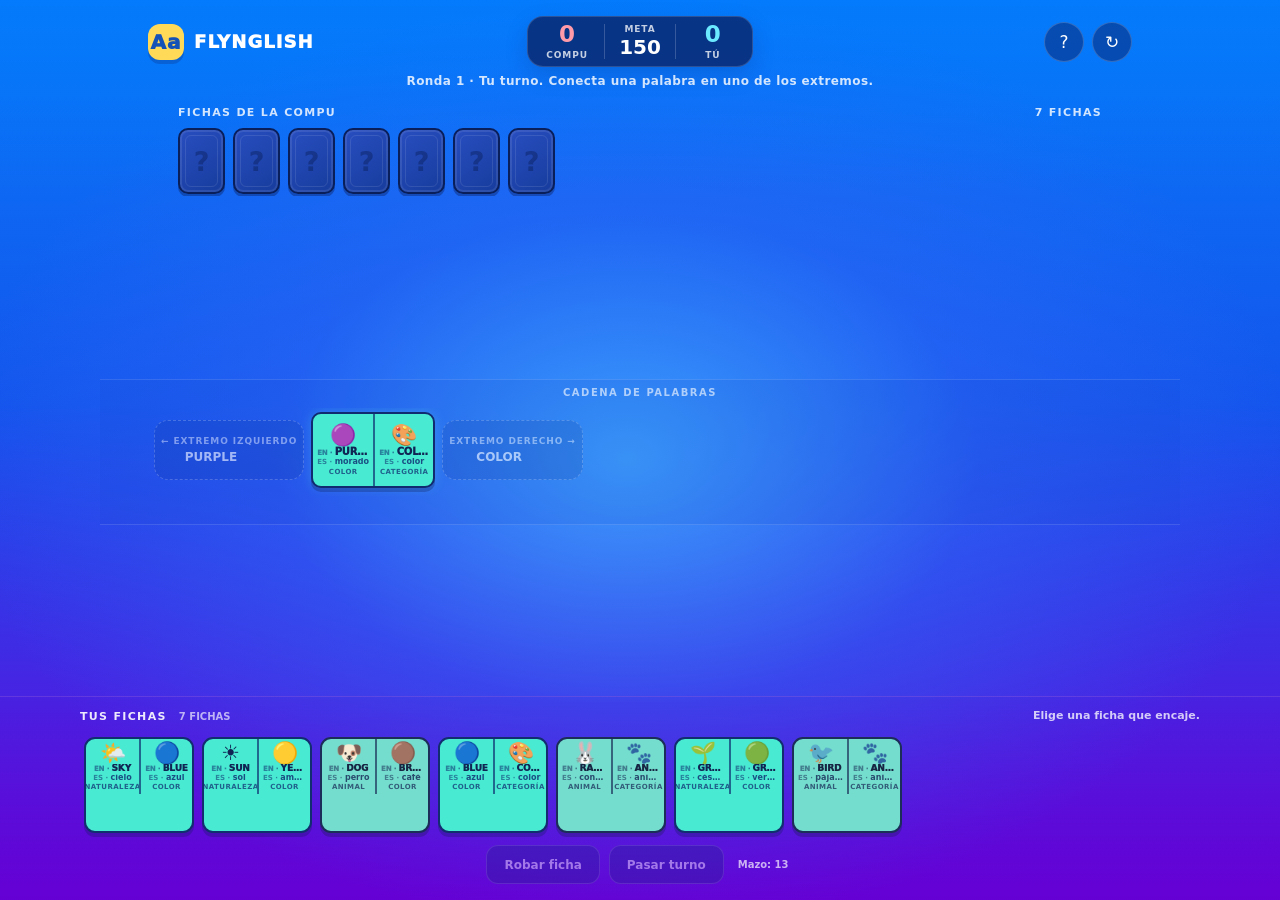
==== commit 0426d73e: "Add files via upload" ====
--- a/games/dominoes.html
+++ b/games/dominoes.html
@@ -903,6 +903,7 @@
 
     function finishMatch(winner) {
       state.matchWinner = winner;
+      if (winner === "player" && window.parent !== window) window.parent.postMessage({ type: "flynglish-domino-win" }, "*");
       state.roundOver = true;
       state.turn = "none";
       state.selectedTileId = null;
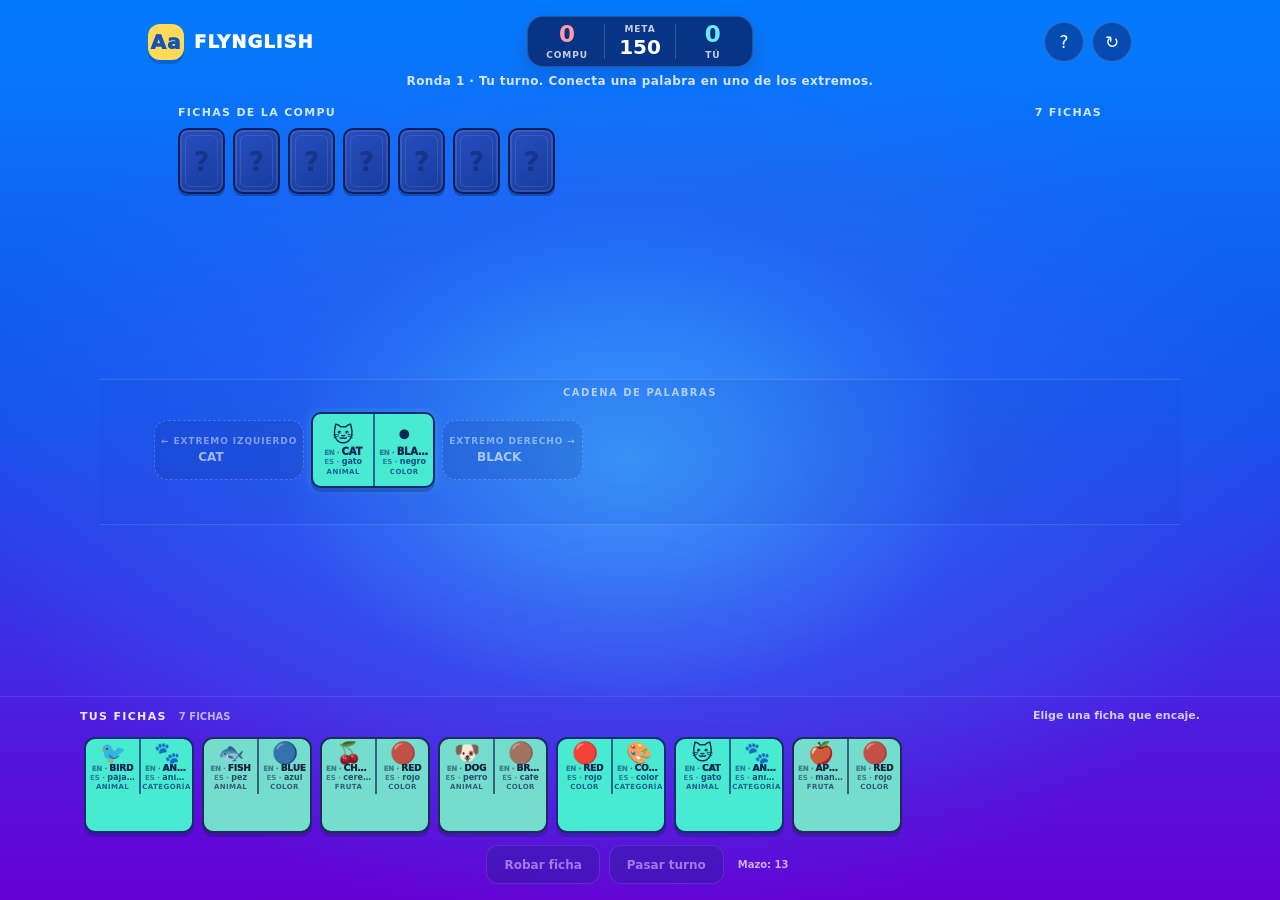
==== commit f5bf91e9: "Add files via upload" ====
--- a/games/dominoes.html
+++ b/games/dominoes.html
@@ -398,7 +398,7 @@
     </header>
     <div class="status-line" id="status-line" aria-live="polite">Preparando partida…</div>
 
-    <section class="bot-area" aria-label="Fichas ocultas de la computadora">
+    <section class="bot-area" aria-label="Fichas ocultas de nivi">
       <div class="area-label"><span>FICHAS DE LA COMPU</span><span id="bot-hand-count">0 fichas</span></div>
       <div class="hidden-hand" id="bot-hand"></div>
     </section>
@@ -430,7 +430,7 @@
       <section class="start-card" aria-labelledby="start-title">
         <div class="start-symbol">Aa</div>
         <h1 id="start-title">Dominó <span>bilingüe</span></h1>
-        <p>Conecta palabras en inglés y español. Juega contra la computadora y alcanza primero los 150 puntos.</p>
+        <p>Conecta palabras en inglés y español. Juega contra nivi y alcanza primero los 150 puntos.</p>
         <div class="difficulty-label">Nivel seleccionado en FLYNGLISH</div>
         <div class="difficulty-options" role="group" aria-label="Difficulty">
           <button class="difficulty-option active" type="button" data-level="zero"><strong>Desde cero</strong><span>Palabras cotidianas</span></button>
